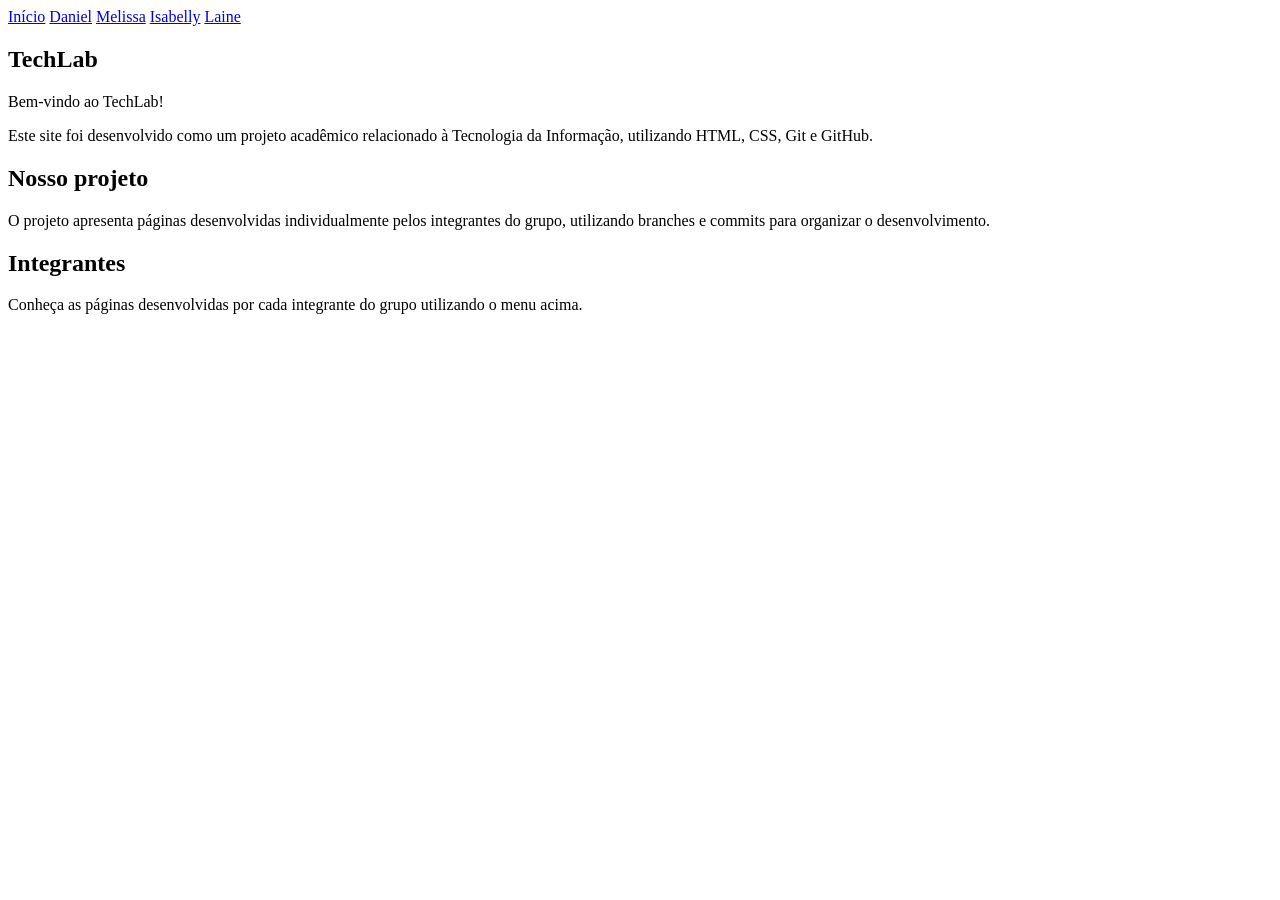
==== index.html @ 4d6e1d8a "Adicionando página inicial para todos editar" ====
<!DOCTYPE html>
<html lang="pt-br">

<head>
    <meta charset="UTF-8">
    <meta name="viewport" content="width=device-width, initial-scale=1.0">

    <title>TechLab - Tecnologia da Informação</title>

    <link rel="stylesheet" href="index.css">
</head>

<body>

    <header>
        <nav>
            <a href="index.html">Início</a>
            <a href="daniel.html">Daniel</a>
            <a href="melissa.html">Melissa</a>
            <a href="isabelly.html">Isabelly</a>
            <a href="laine.html">Laine</a>
        </nav>
    </header>

    <main>

        <section class="card">
            <h1>TechLab</h1>

            <p>
                Bem-vindo ao TechLab!
            </p>

            <p>
                Este site foi desenvolvido como um projeto acadêmico
                relacionado à Tecnologia da Informação, utilizando HTML,
                CSS, Git e GitHub.
            </p>
        </section>

        <section class="card">
            <h2>Nosso projeto</h2>

            <p>
                O projeto apresenta páginas desenvolvidas individualmente
                pelos integrantes do grupo, utilizando branches e commits
                para organizar o desenvolvimento.
            </p>
        </section>

        <section class="card">
            <h2>Integrantes</h2>

            <p>
                Conheça as páginas desenvolvidas por cada integrante
                do grupo utilizando o menu acima.
            </p>
        </section>

    </main>

</body>

</html>
    
</body>
</html>
---- index.css ----
<!DOCTYPE html>
<html lang="pt-br">

<head>
    <meta charset="UTF-8">
    <meta name="viewport" content="width=device-width, initial-scale=1.0">

    <title>TechLab - Tecnologia da Informação</title>

    <link rel="stylesheet" href="index.css">
</head>

<body>

    <header>
        <nav>
            <a href="index.html">Início</a>
            <a href="daniel.html">Daniel</a>
            <a href="melissa.html">Melissa</a>
            <a href="isabelly.html">Isabelly</a>
            <a href="laine.html">Laine</a>
        </nav>
    </header>

    <main>

        <section class="card">
            <h1>TechLab</h1>

            <p>
                Bem-vindo ao TechLab!
            </p>

            <p>
                Este site foi desenvolvido como um projeto acadêmico
                relacionado à Tecnologia da Informação, utilizando HTML,
                CSS, Git e GitHub.
            </p>
        </section>

        <section class="card">
            <h2>Nosso projeto</h2>

            <p>
                O projeto apresenta páginas desenvolvidas individualmente
                pelos integrantes do grupo, utilizando branches e commits
                para organizar o desenvolvimento.
            </p>
        </section>

        <section class="card">
            <h2>Integrantes</h2>

            <p>
                Conheça as páginas desenvolvidas por cada integrante
                do grupo utilizando o menu acima.
            </p>
        </section>

    </main>

</body>

</html>
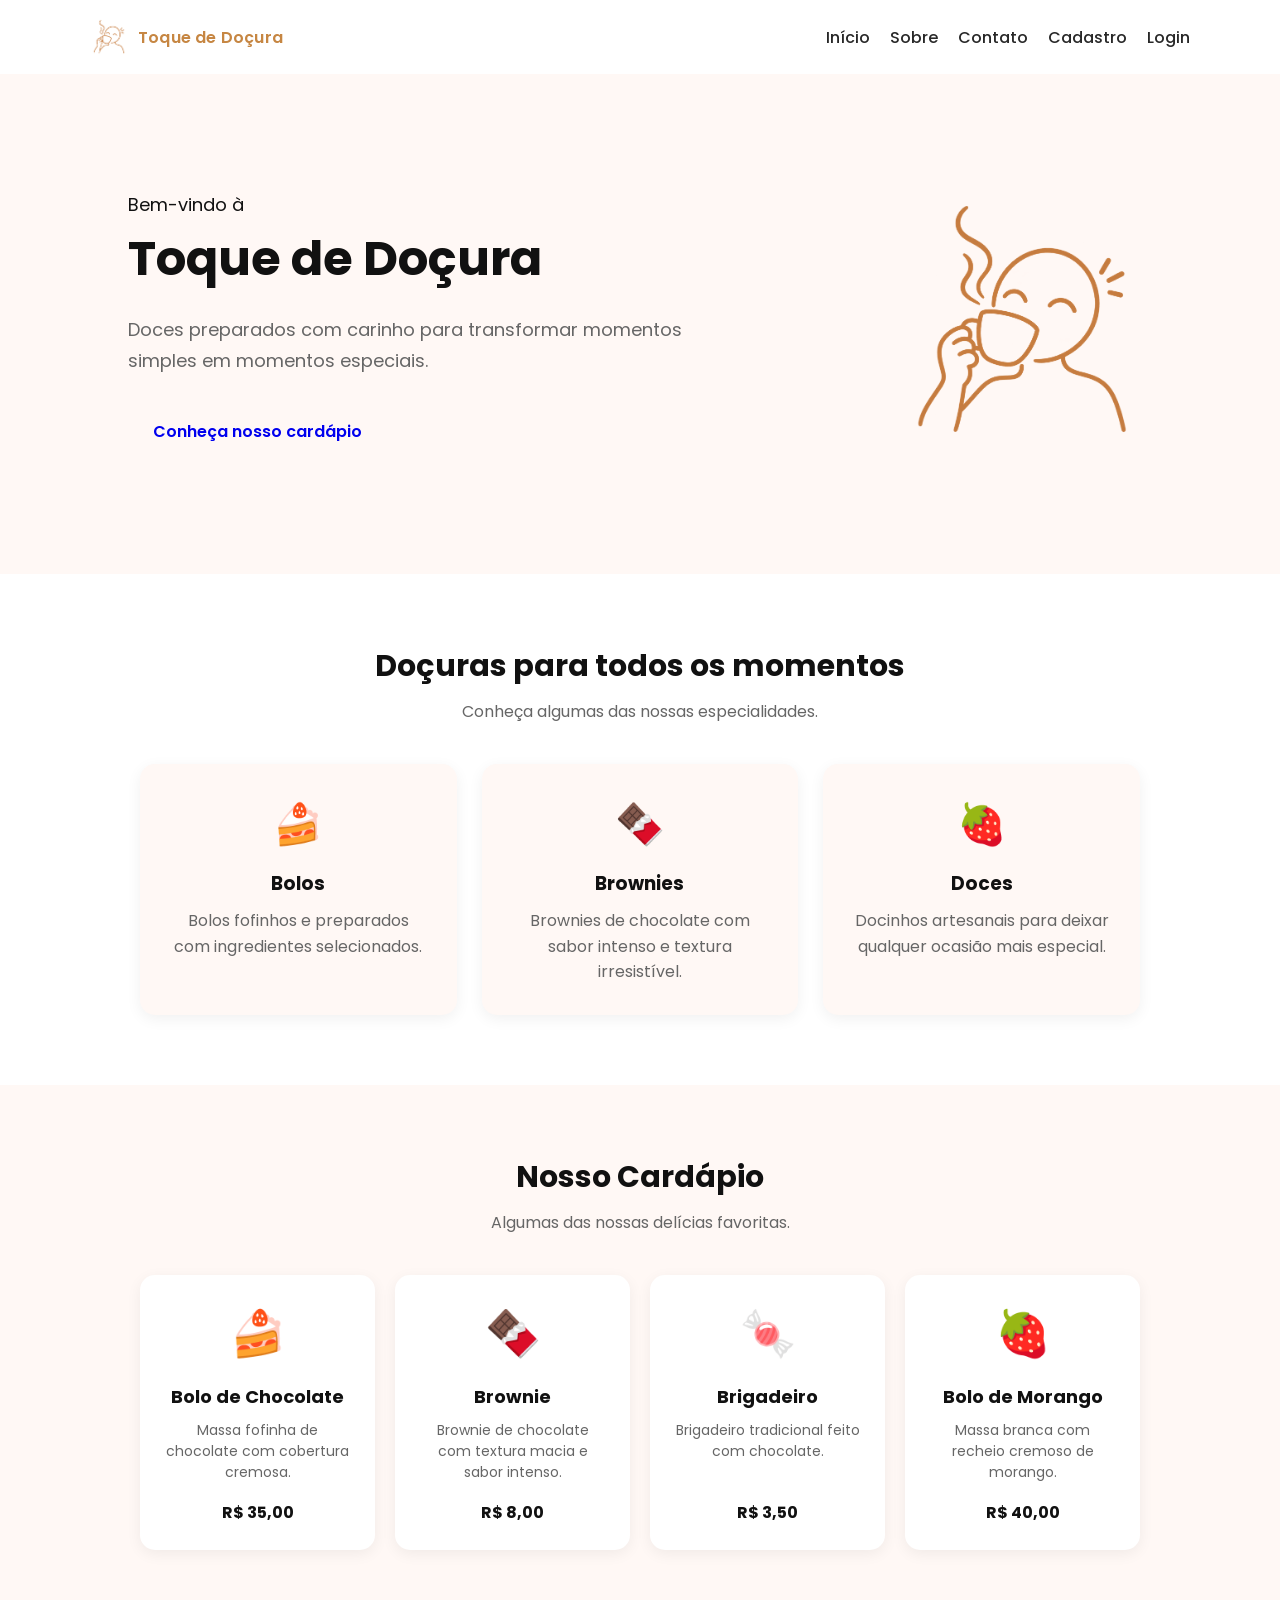
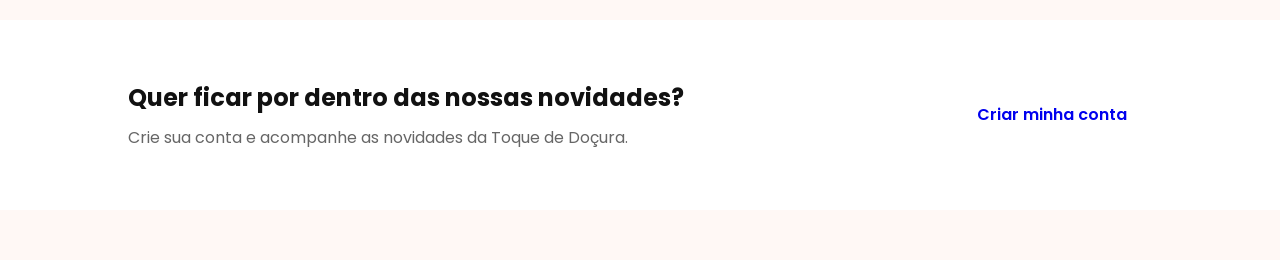
==== commit 1dbdbaa3: ":sparkles: feat: adiciona página inicial" ====
--- a/index.html
+++ b/index.html
@@ -1,67 +1,312 @@
 <!DOCTYPE html>
-<html lang="pt-br">
+<html lang="pt-BR">
 
 <head>
     <meta charset="UTF-8">
     <meta name="viewport" content="width=device-width, initial-scale=1.0">
 
-    <title>TechLab - Tecnologia da Informação</title>
-
-    <link rel="stylesheet" href="index.css">
+    <title>Toque de Doçura</title>
+
+    <link rel="icon" type="image/png" href="logo.png">
+
+    <link
+        href="https://fonts.googleapis.com/css2?family=Poppins:wght@400;500;600;700&display=swap"
+        rel="stylesheet"
+    >
+
+    <link rel="stylesheet" href="styles.css">
 </head>
 
 <body>
 
-    <header>
-        <nav>
-            <a href="index.html">Início</a>
-            <a href="daniel.html">Daniel</a>
-            <a href="melissa.html">Melissa</a>
-            <a href="isabelly.html">Isabelly</a>
-            <a href="laine.html">Laine</a>
-        </nav>
-    </header>
-
+    <!-- Navbar -->
+    <nav class="navbar">
+        <div class="navbar-container">
+
+            <div class="brand">
+                <img
+                    src="logo.png"
+                    alt="Logo Toque de Doçura"
+                    class="brand-logo"
+                >
+
+                <div class="logo-text">
+                    Toque de Doçura
+                </div>
+            </div>
+
+            <ul class="nav-menu">
+                <li>
+                    <a href="index.html" class="nav-link">
+                        Início
+                    </a>
+                </li>
+
+                <li>
+                    <a href="sobre.html" class="nav-link">
+                        Sobre
+                    </a>
+                </li>
+
+                <li>
+                    <a href="contato.html" class="nav-link">
+                        Contato
+                    </a>
+                </li>
+
+                <li>
+                    <a href="cadastro.html" class="nav-link">
+                        Cadastro
+                    </a>
+                </li>
+
+                <li>
+                    <a href="login.html" class="nav-link">
+                        Login
+                    </a>
+                </li>
+            </ul>
+
+        </div>
+    </nav>
+
+
+    <!-- Hero -->
     <main>
 
-        <section class="card">
-            <h1>TechLab</h1>
-
-            <p>
-                Bem-vindo ao TechLab!
-            </p>
-
-            <p>
-                Este site foi desenvolvido como um projeto acadêmico
-                relacionado à Tecnologia da Informação, utilizando HTML,
-                CSS, Git e GitHub.
-            </p>
+        <section class="hero">
+
+            <div class="hero-content">
+
+                <p class="hero-subtitle">
+                    Bem-vindo à
+                </p>
+
+                <h1>
+                    Toque de Doçura
+                </h1>
+
+                <p class="hero-description">
+                    Doces preparados com carinho para transformar
+                    momentos simples em momentos especiais.
+                </p>
+
+                <a href="#cardapio" class="hero-button">
+                    Conheça nosso cardápio
+                </a>
+
+            </div>
+
+            <div class="hero-logo">
+                <img
+                    src="logo.png"
+                    alt="Logo Toque de Doçura"
+                >
+            </div>
+
         </section>
 
-        <section class="card">
-            <h2>Nosso projeto</h2>
-
-            <p>
-                O projeto apresenta páginas desenvolvidas individualmente
-                pelos integrantes do grupo, utilizando branches e commits
-                para organizar o desenvolvimento.
-            </p>
+
+        <!-- Destaques -->
+        <section class="destaques">
+
+            <div class="section-header">
+                <h2>Doçuras para todos os momentos</h2>
+
+                <p>
+                    Conheça algumas das nossas especialidades.
+                </p>
+            </div>
+
+
+            <div class="destaques-container">
+
+                <div class="destaque-card">
+
+                    <div class="destaque-icon">
+                        🍰
+                    </div>
+
+                    <h3>Bolos</h3>
+
+                    <p>
+                        Bolos fofinhos e preparados com
+                        ingredientes selecionados.
+                    </p>
+
+                </div>
+
+
+                <div class="destaque-card">
+
+                    <div class="destaque-icon">
+                        🍫
+                    </div>
+
+                    <h3>Brownies</h3>
+
+                    <p>
+                        Brownies de chocolate com sabor
+                        intenso e textura irresistível.
+                    </p>
+
+                </div>
+
+
+                <div class="destaque-card">
+
+                    <div class="destaque-icon">
+                        🍓
+                    </div>
+
+                    <h3>Doces</h3>
+
+                    <p>
+                        Docinhos artesanais para deixar
+                        qualquer ocasião mais especial.
+                    </p>
+
+                </div>
+
+            </div>
+
         </section>
 
-        <section class="card">
-            <h2>Integrantes</h2>
-
-            <p>
-                Conheça as páginas desenvolvidas por cada integrante
-                do grupo utilizando o menu acima.
-            </p>
+
+        <!-- Cardápio -->
+        <section class="cardapio-section" id="cardapio">
+
+            <div class="section-header">
+
+                <h2>Nosso Cardápio</h2>
+
+                <p>
+                    Algumas das nossas delícias favoritas.
+                </p>
+
+            </div>
+
+
+            <div class="cardapio-container">
+
+                <!-- Bolo -->
+                <div class="produto-card">
+
+                    <div class="produto-icon">
+                        🍰
+                    </div>
+
+                    <h3>Bolo de Chocolate</h3>
+
+                    <p>
+                        Massa fofinha de chocolate
+                        com cobertura cremosa.
+                    </p>
+
+                    <span class="produto-preco">
+                        R$ 35,00
+                    </span>
+
+                </div>
+
+
+                <!-- Brownie -->
+                <div class="produto-card">
+
+                    <div class="produto-icon">
+                        🍫
+                    </div>
+
+                    <h3>Brownie</h3>
+
+                    <p>
+                        Brownie de chocolate com
+                        textura macia e sabor intenso.
+                    </p>
+
+                    <span class="produto-preco">
+                        R$ 8,00
+                    </span>
+
+                </div>
+
+
+                <!-- Brigadeiro -->
+                <div class="produto-card">
+
+                    <div class="produto-icon">
+                        🍬
+                    </div>
+
+                    <h3>Brigadeiro</h3>
+
+                    <p>
+                        Brigadeiro tradicional feito
+                        com chocolate.
+                    </p>
+
+                    <span class="produto-preco">
+                        R$ 3,50
+                    </span>
+
+                </div>
+
+
+                <!-- Bolo de morango -->
+                <div class="produto-card">
+
+                    <div class="produto-icon">
+                        🍓
+                    </div>
+
+                    <h3>Bolo de Morango</h3>
+
+                    <p>
+                        Massa branca com recheio
+                        cremoso de morango.
+                    </p>
+
+                    <span class="produto-preco">
+                        R$ 40,00
+                    </span>
+
+                </div>
+
+            </div>
+
         </section>
 
+
+        <!-- Chamada para cadastro -->
+        <section class="cadastro-banner">
+
+            <div>
+
+                <h2>
+                    Quer ficar por dentro das nossas novidades?
+                </h2>
+
+                <p>
+                    Crie sua conta e acompanhe as novidades
+                    da Toque de Doçura.
+                </p>
+
+            </div>
+
+            <a href="cadastro.html" class="banner-button">
+                Criar minha conta
+            </a>
+
+        </section>
+
     </main>
 
+
+    <!-- Footer -->
+    <footer class="footer">
+
+    </footer>
+
 </body>
 
-</html>
-    
-</body>
 </html>
--- a/styles.css
+++ b/styles.css
@@ -0,0 +1,293 @@
+/* Colors */
+:root{
+    --caramel:#C68642;
+    --caramel-dark:#a7752f;
+    --bg:#ffffff;
+    --text:#111111;
+}
+
+*{box-sizing:border-box;margin:0;padding:0}
+html,body{height:100%}
+body{
+    font-family:'Poppins',system-ui,Segoe UI,Roboto,Helvetica,Arial,sans-serif;
+    background:linear-gradient(180deg,#fff 0%, #fff 60%, #f8f2ef 100%);
+    color:var(--text);
+    -webkit-font-smoothing:antialiased;
+    -moz-osx-font-smoothing:grayscale;
+}
+
+/* Navbar */
+.navbar{width:100%;background:transparent;padding:18px 24px}
+.navbar-container{max-width:1100px;margin:0 auto;display:flex;align-items:center;justify-content:space-between}
+.brand{display:flex;align-items:center;gap:10px}
+.brand-logo{width:38px;height:38px;object-fit:contain;display:block}
+.logo-text{font-weight:600;color:var(--caramel);letter-spacing:0.2px}
+.nav-menu{list-style:none;display:flex;gap:20px}
+.nav-link{color:var(--text);text-decoration:none;font-weight:500;opacity:0.9}
+.nav-link:hover{color:var(--caramel)}
+
+/* Main layout */
+.main-container{min-height:calc(100vh - 72px);display:flex;align-items:center;justify-content:center;padding:40px 20px}
+.cadastro-card{
+    width:100%;max-width:420px;background:var(--bg);border-radius:16px;padding:36px 32px;box-shadow:0 10px 30px rgba(15,15,15,0.06);text-align:center;border:1px solid rgba(0,0,0,0.04)
+}
+
+/* Logo */
+.logo-container{display:flex;align-items:center;justify-content:center;margin-bottom:12px}
+.form-logo{width:72px;height:72px;object-fit:contain}
+.coffee-cup{width:64px;height:64px;stroke:var(--caramel-dark);}
+
+/* Cadastro */
+.cadastro-title{font-size:20px;margin-bottom:18px;color:var(--text);font-weight:600}
+
+/* Form */
+.cadastro-form{display:flex;flex-direction:column;gap:14px;align-items:stretch}
+.form-label{display:block;text-align:left;font-size:13px;margin-bottom:6px;color:rgba(0,0,0,0.7)}
+.form-input{width:100%;padding:12px 14px;border-radius:10px;border:1px solid rgba(0,0,0,0.08);background:#fff;font-size:14px}
+.form-input:focus{outline:none;box-shadow:0 4px 10px rgba(198,134,66,0.12);border-color:var(--caramel)}
+
+/* Button */
+.btn-cadastro{margin-top:6px;padding:12px 16px;border-radius:10px;border:none;background:var(--caramel);color:#fff;font-weight:600;cursor:pointer;font-size:15px}
+.btn-cadastro:hover{background:var(--caramel-dark);color:#fff}
+
+/* Login Link */
+.login-link-container{margin-top:14px}
+.login-text{font-size:13px;color:rgba(0,0,0,0.7)}
+.login-link{text-decoration:none;color:var(--caramel);font-weight:600}
+.login-link:hover{text-decoration:underline}
+
+/* Responsive */
+@media (max-width:520px){
+    .cadastro-card{padding:28px 20px;border-radius:14px}
+    .nav-menu{gap:12px;font-size:14px}
+}
+
+/* Footer Spacing */
+.cadastro-card p{line-height:1.4}
+
+.hero {
+    min-height: 500px;
+    display: flex;
+    align-items: center;
+    justify-content: space-between;
+    gap: 50px;
+    padding: 70px 10%;
+    background-color: #fff8f5;
+}
+
+.hero-content {
+    max-width: 600px;
+}
+
+.hero-subtitle {
+    font-size: 18px;
+    margin-bottom: 5px;
+}
+
+.hero h1 {
+    font-size: 48px;
+    margin: 0 0 20px;
+    font-weight: 700;
+}
+
+.hero-description {
+    font-size: 18px;
+    line-height: 1.7;
+    color: #666;
+    margin-bottom: 30px;
+}
+
+.hero-button,
+.banner-button {
+    display: inline-block;
+    padding: 13px 25px;
+    text-decoration: none;
+    font-weight: 600;
+    border-radius: 8px;
+}
+
+.hero-logo img {
+    width: 260px;
+    max-width: 100%;
+}
+
+.destaques,
+.cardapio-section {
+    padding: 70px 10%;
+}
+
+.section-header {
+    text-align: center;
+    margin-bottom: 40px;
+}
+
+.section-header h2 {
+    font-size: 30px;
+    margin-bottom: 10px;
+}
+
+.section-header p {
+    color: #666;
+}
+
+
+.destaques {
+    background-color: #ffffff;
+}
+
+.destaques-container {
+    max-width: 1000px;
+    margin: 0 auto;
+
+    display: grid;
+    grid-template-columns: repeat(3, 1fr);
+    gap: 25px;
+}
+
+.destaque-card {
+    padding: 30px;
+    text-align: center;
+
+    border-radius: 15px;
+    background-color: #fff8f5;
+
+    box-shadow: 0 4px 15px rgba(0, 0, 0, 0.06);
+}
+
+.destaque-icon {
+    font-size: 40px;
+    margin-bottom: 15px;
+}
+
+.destaque-card h3 {
+    margin-bottom: 10px;
+}
+
+.destaque-card p {
+    color: #666;
+    line-height: 1.6;
+}
+
+
+.cardapio-section {
+    background-color: #fff8f5;
+}
+
+.cardapio-container {
+    max-width: 1000px;
+    margin: 0 auto;
+
+    display: grid;
+    grid-template-columns: repeat(4, 1fr);
+    gap: 20px;
+}
+
+.produto-card {
+    padding: 25px;
+
+    background-color: #ffffff;
+    border-radius: 15px;
+
+    box-shadow: 0 4px 15px rgba(0, 0, 0, 0.06);
+
+    text-align: center;
+}
+
+.produto-icon {
+    font-size: 45px;
+    margin-bottom: 15px;
+}
+
+.produto-card h3 {
+    font-size: 18px;
+    margin-bottom: 10px;
+}
+
+.produto-card p {
+    color: #666;
+    font-size: 14px;
+    line-height: 1.5;
+    min-height: 65px;
+}
+
+.produto-preco {
+    display: block;
+    margin-top: 15px;
+    font-weight: 700;
+}
+
+.cadastro-banner {
+    padding: 60px 10%;
+
+    display: flex;
+    align-items: center;
+    justify-content: space-between;
+    gap: 30px;
+
+    background-color: #ffffff;
+}
+
+.cadastro-banner h2 {
+    margin-bottom: 10px;
+}
+
+.cadastro-banner p {
+    color: #666;
+}
+
+.footer {
+    padding: 25px;
+    text-align: center;
+
+    background-color: #fff8f5;
+}
+
+.footer p {
+    margin: 0;
+    font-size: 14px;
+    color: #666;
+}
+
+@media (max-width: 900px) {
+
+    .hero {
+        padding: 60px 7%;
+    }
+
+    .cardapio-container {
+        grid-template-columns: repeat(2, 1fr);
+    }
+
+    .destaques-container {
+        grid-template-columns: 1fr;
+        max-width: 500px;
+    }
+
+}
+
+
+@media (max-width: 600px) {
+
+    .hero {
+        flex-direction: column;
+        text-align: center;
+    }
+
+    .hero h1 {
+        font-size: 36px;
+    }
+
+    .hero-logo img {
+        width: 180px;
+    }
+
+    .cardapio-container {
+        grid-template-columns: 1fr;
+    }
+
+    .cadastro-banner {
+        flex-direction: column;
+        text-align: center;
+    }
+
+}
